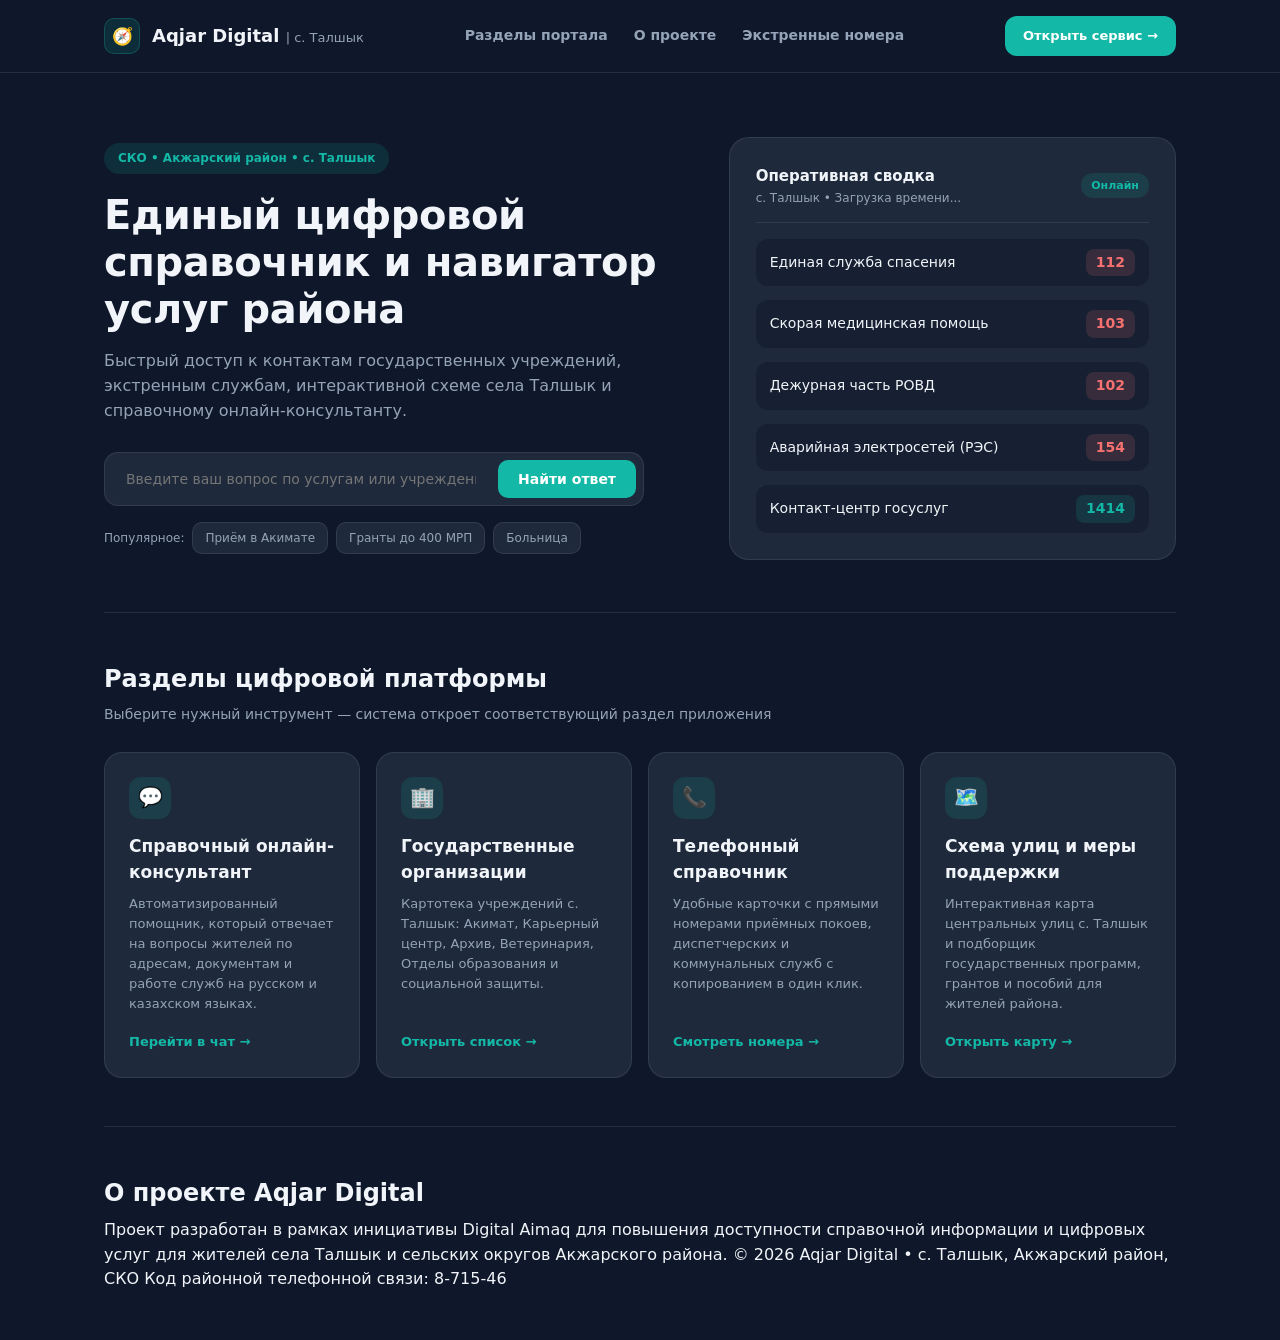
==== index.html @ d3d9b75d "Add files via upload" ====
<!DOCTYPE html>
<html lang="ru">
<head>
<meta charset="UTF-8">
<meta name="viewport" content="width=device-width, initial-scale=1.0">
<title>Aqjar Digital — Главный портал с. Талшык и Акжарского района</title>
<style>
  :root {
    --bg: #0f172a;
    --surface: #1e293b;
    --surface-hover: #263349;
    --input-bg: #162032;
    --border: rgba(255, 255, 255, 0.09);
    --text: #f1f5f9;
    --muted: #94a3b8;
    --accent: #14b8a6;
    --accent-hover: #0d9488;
    --accent-soft: rgba(20, 184, 166, 0.14);
  }
  * { box-sizing: border-box; margin: 0; padding: 0; font-family: 'Segoe UI', system-ui, sans-serif; }
  body { background-color: var(--bg); color: var(--text); line-height: 1.55; }
  a { text-decoration: none; color: inherit; }

  header { border-bottom: 1px solid var(--border); background-color: var(--bg); position: sticky; top: 0; z-index: 50; }
  .nav { max-width: 1120px; margin: 0 auto; padding: 16px 24px; display: flex; justify-content: space-between; align-items: center; gap: 16px; }
  .logo { display: flex; align-items: center; gap: 12px; font-weight: 800; font-size: 18px; }
  .logo-badge { background-color: var(--accent-soft); color: var(--accent); border: 1px solid rgba(20, 184, 166, 0.25); width: 36px; height: 36px; border-radius: 10px; display: flex; align-items: center; justify-content: center; font-size: 17px; }
  .nav-links { display: flex; gap: 26px; font-size: 14px; color: var(--muted); font-weight: 600; }
  .nav-links a:hover { color: var(--text); }
  .nav-cta { background-color: var(--accent); color: #fff; padding: 10px 18px; border-radius: 12px; font-size: 13px; font-weight: 700; transition: background-color 0.2s; }
  .nav-cta:hover { background-color: var(--accent-hover); }

  .container { max-width: 1120px; margin: 0 auto; padding: 0 24px; }

  .hero { padding: 64px 0 52px; display: grid; grid-template-columns: 1.25fr 0.95fr; gap: 36px; align-items: center; }
  @media (max-width: 860px) { .hero { grid-template-columns: 1fr; padding: 40px 0; } .nav-links { display: none; } }
  .region-tag { display: inline-block; font-size: 12px; font-weight: 700; color: var(--accent); background-color: var(--accent-soft); padding: 6px 14px; border-radius: 20px; margin-bottom: 18px; }
  .hero h1 { font-size: 40px; font-weight: 800; line-height: 1.18; letter-spacing: -0.4px; margin-bottom: 16px; }
  .hero p { font-size: 16px; color: var(--muted); margin-bottom: 28px; max-width: 530px; }

  .search-box { display: flex; gap: 8px; background-color: var(--surface); border: 1px solid var(--border); padding: 7px; border-radius: 14px; max-width: 540px; margin-bottom: 16px; }
  .search-box input { flex: 1; background-color: transparent; border: none; color: var(--text); padding: 10px 14px; font-size: 14px; outline: none; }
  .search-box button { background-color: var(--accent); color: #fff; border: none; padding: 11px 20px; border-radius: 10px; font-size: 14px; font-weight: 700; cursor: pointer; white-space: nowrap; transition: background-color 0.2s; }
  .search-box button:hover { background-color: var(--accent-hover); }
  .quick-tags { display: flex; gap: 8px; flex-wrap: wrap; align-items: center; font-size: 12px; color: var(--muted); }
  .quick-tags a { background-color: var(--surface); border: 1px solid var(--border); padding: 6px 12px; border-radius: 10px; transition: border-color 0.15s, color 0.15s; }
  .quick-tags a:hover { border-color: var(--accent); color: var(--text); }

  .summary-card { background-color: var(--surface); border: 1px solid var(--border); border-radius: 20px; padding: 26px; display: flex; flex-direction: column; gap: 14px; }
  .sum-head { display: flex; justify-content: space-between; align-items: center; border-bottom: 1px solid var(--border); padding-bottom: 14px; margin-bottom: 2px; }
  .sum-row { display: flex; justify-content: space-between; align-items: center; font-size: 14px; padding: 10px 14px; background-color: var(--input-bg); border-radius: 12px; }
  .sos-num { font-weight: 800; color: #f87171; background-color: rgba(248, 113, 113, 0.14); padding: 3px 10px; border-radius: 8px; }
  .info-num { font-weight: 800; color: var(--accent); background-color: var(--accent-soft); padding: 3px 10px; border-radius: 8px; }

  .section { padding: 48px 0; border-top: 1px solid var(--border); }
  .sec-title { font-size: 24px; font-weight: 800; margin-bottom: 6px; }
  .sec-sub { font-size: 14px; color: var(--muted); margin-bottom: 26px; }
  .grid { display: grid; grid-template-columns: repeat(auto-fit, minmax(250px, 1fr)); gap: 16px; }
  .card { background-color: var(--surface); border: 1px solid var(--border); border-radius: 18px; padding: 24px; display: flex; flex-direction: column; justify-content: space-between; gap: 18px; transition: transform 0.2s, background-color 0.2s, border-color 0.2s; }
  .card:hover { transform: translateY(-2px); background-color: var(--surface-hover); border-color: rgba(20, 184, 166, 0.4); }
  .c-icon { width: 42px; height: 42px; border-radius: 12px; background-color: var(--accent-soft); color: var(--accent); display: flex; align-items: center; justify-content: center; font-size: 20px; margin-bottom: 14px; }
  .card h3 { font-size: 17px; margin-bottom: 8px; }
  .card p { font-size: 13px; color: var(--muted); }
  .c-link { font-size: 13px; font-weight: 700; color: var(--accent); }

  footer { border-top: 1px solid var(--border); padding: 28px 0; margin-top: 20px; font-size: 13px; color: var(--muted); }
  .foot-flex { display: flex; justify-content: space-between; align-items: center; flex-wrap: wrap; gap: 12px; }
</style>
</head>
<body>

<header>
  <div class="nav">
    <div class="logo">
      <div class="logo-badge">🧭</div>
      <div>Aqjar Digital <span style="font-weight:400;color:var(--muted);font-size:13px">| с. Талшык</span></div>
    </div>
    <nav class="nav-links">
      <a href="#services">Разделы портала</a>
      <a href="#about">О проекте</a>
      <a href="app.html?tab=r2">Экстренные номера</a>
    </nav>
    <a href="app.html" class="nav-cta">Открыть сервис →</a>
  </div>
</header>

<main class="container">
  <section class="hero">
    <div>
      <div class="region-tag">СКО • Акжарский район • с. Талшык</div>
      <h1>Единый цифровой справочник и навигатор услуг района</h1>
      <p>Быстрый доступ к контактам государственных учреждений, экстренным службам, интерактивной схеме села Талшык и справочному онлайн-консультанту.</p>

      <div class="search-box">
        <input type="text" id="hubQ" placeholder="Введите ваш вопрос по услугам или учреждениям..." onkeydown="if(event.key==='Enter')goChat()">
        <button type="button" onclick="goChat()">Найти ответ</button>
      </div>

      <div class="quick-tags">
        <span>Популярное:</span>
        <a href="app.html?ask=График приёма граждан в Акимате Акжарского района">Приём в Акимате</a>
        <a href="app.html?ask=Как оформить грант до 400 МРП в Карьерном центре">Гранты до 400 МРП</a>
        <a href="app.html?ask=Телефоны регистратуры и приёмного покоя больницы в Талшыке">Больница</a>
      </div>
    </div>

    <div class="summary-card">
      <div class="sum-head">
        <div>
          <b style="font-size:15px">Оперативная сводка</b>
          <div style="font-size:12px;color:var(--muted)" id="hubClock">с. Талшык • Загрузка времени...</div>
        </div>
        <span style="font-size:11px;font-weight:700;color:var(--accent);background-color:var(--accent-soft);padding:4px 10px;border-radius:12px">Онлайн</span>
      </div>
      <div class="sum-row"><span>Единая служба спасения</span><span class="sos-num">112</span></div>
      <div class="sum-row"><span>Скорая медицинская помощь</span><span class="sos-num">103</span></div>
      <div class="sum-row"><span>Дежурная часть РОВД</span><span class="sos-num">102</span></div>
      <div class="sum-row"><span>Аварийная электросетей (РЭС)</span><span class="sos-num">154</span></div>
      <div class="sum-row"><span>Контакт-центр госуслуг</span><span class="info-num">1414</span></div>
    </div>
  </section>

  <section class="section" id="services">
    <h2 class="sec-title">Разделы цифровой платформы</h2>
    <p class="sec-sub">Выберите нужный инструмент — система откроет соответствующий раздел приложения</p>

    <div class="grid">
      <a href="app.html?tab=r1" class="card">
        <div>
          <div class="c-icon">💬</div>
          <h3>Справочный онлайн-консультант</h3>
          <p>Автоматизированный помощник, который отвечает на вопросы жителей по адресам, документам и работе служб на русском и казахском языках.</p>
        </div>
        <div class="c-link">Перейти в чат →</div>
      </a>

      <a href="app.html?tab=r3" class="card">
        <div>
          <div class="c-icon">🏢</div>
          <h3>Государственные организации</h3>
          <p>Картотека учреждений с. Талшык: Акимат, Карьерный центр, Архив, Ветеринария, Отделы образования и социальной защиты.</p>
        </div>
        <div class="c-link">Открыть список →</div>
      </a>

      <a href="app.html?tab=r2" class="card">
        <div>
          <div class="c-icon">📞</div>
          <h3>Телефонный справочник</h3>
          <p>Удобные карточки с прямыми номерами приёмных покоев, диспетчерских и коммунальных служб с копированием в один клик.</p>
        </div>
        <div class="c-link">Смотреть номера →</div>
      </a>

      <a href="app.html?tab=r5" class="card">
        <div>
          <div class="c-icon">🗺️</div>
          <h3>Схема улиц и меры поддержки</h3>
          <p>Интерактивная карта центральных улиц с. Талшык и подборщик государственных программ, грантов и пособий для жителей района.</p>
        </div>
        <div class="c-link">Открыть карту →</div>
      </a>
    </div>
  </section>

  <section class="section" id="about">
    <h2 class="sec-title">О проекте Aqjar Digital</h2>
Проект разработан в рамках инициативы Digital Aimaq для повышения доступности справочной информации и цифровых услуг для жителей села Талшык и сельских округов Акжарского района.
© 2026 Aqjar Digital • с. Талшык, Акжарский район, СКО
Код районной телефонной связи: 8-715-46
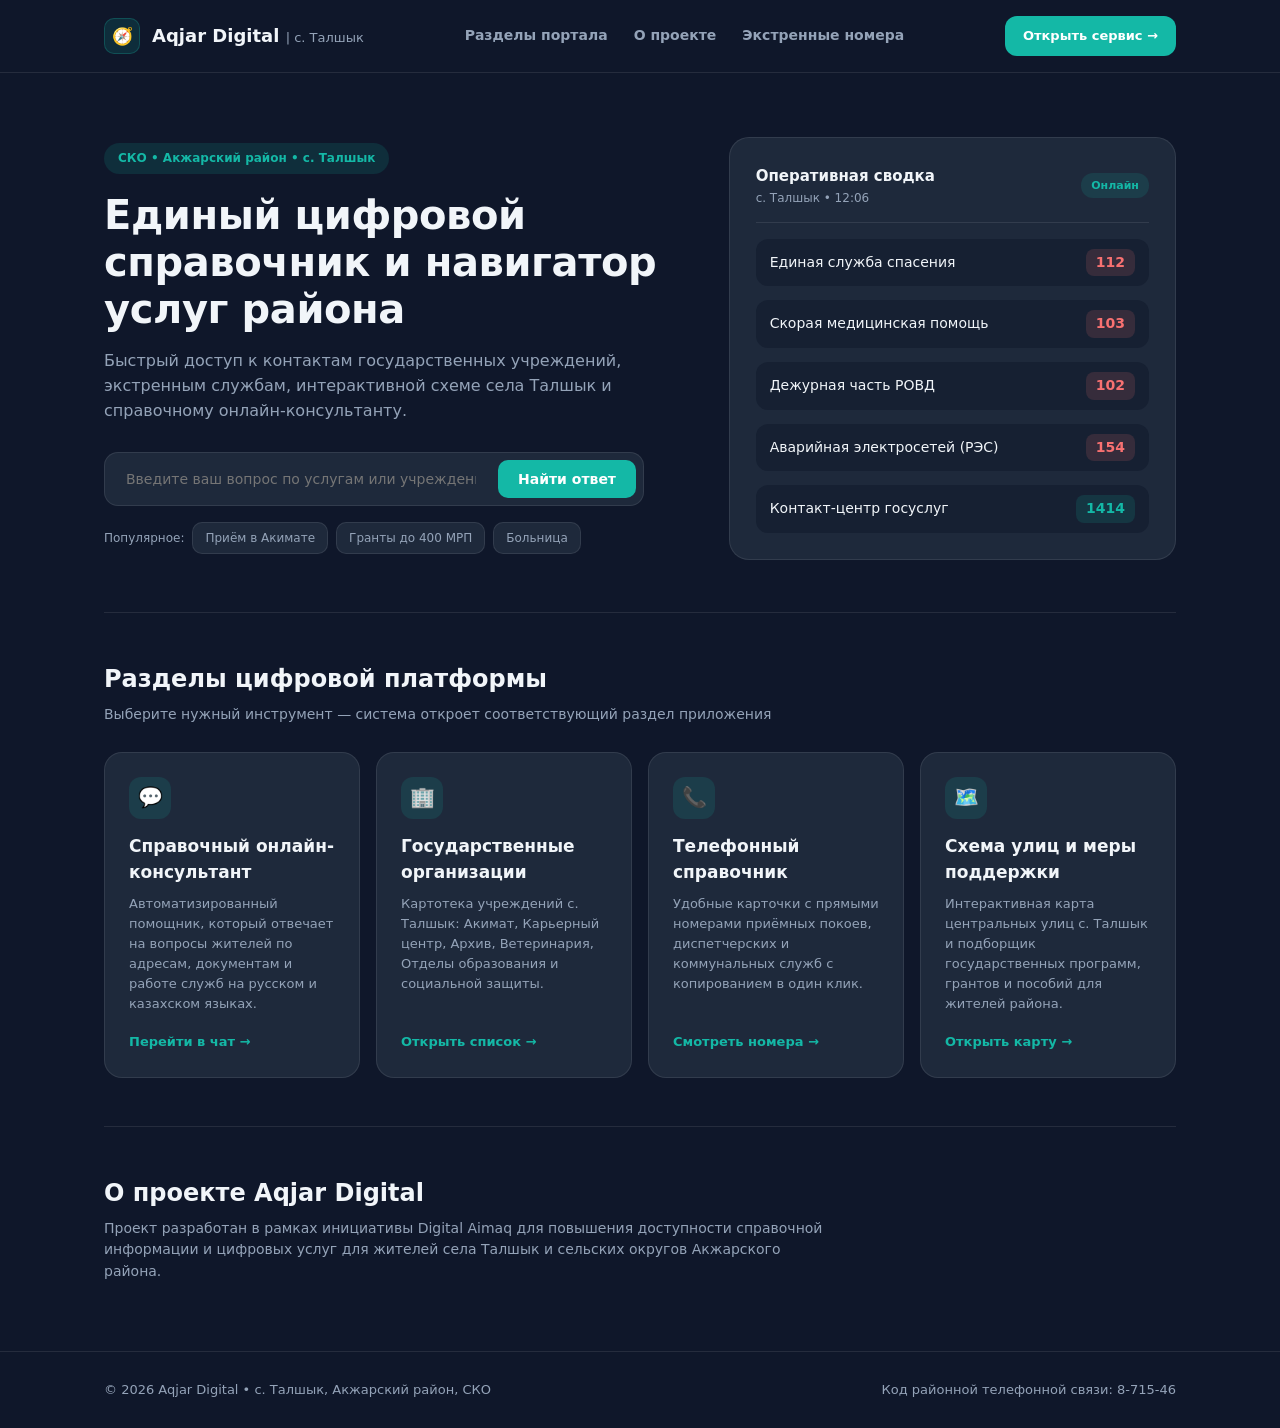
==== commit 0cbb4c48: "Add files via upload" ====
--- a/index.html
+++ b/index.html
@@ -1,170 +1,219 @@
-<!DOCTYPE html>
-<html lang="ru">
-<head>
-<meta charset="UTF-8">
-<meta name="viewport" content="width=device-width, initial-scale=1.0">
-<title>Aqjar Digital — Главный портал с. Талшык и Акжарского района</title>
-<style>
-  :root {
-    --bg: #0f172a;
-    --surface: #1e293b;
-    --surface-hover: #263349;
-    --input-bg: #162032;
-    --border: rgba(255, 255, 255, 0.09);
-    --text: #f1f5f9;
-    --muted: #94a3b8;
-    --accent: #14b8a6;
-    --accent-hover: #0d9488;
-    --accent-soft: rgba(20, 184, 166, 0.14);
-  }
-  * { box-sizing: border-box; margin: 0; padding: 0; font-family: 'Segoe UI', system-ui, sans-serif; }
-  body { background-color: var(--bg); color: var(--text); line-height: 1.55; }
-  a { text-decoration: none; color: inherit; }
-
-  header { border-bottom: 1px solid var(--border); background-color: var(--bg); position: sticky; top: 0; z-index: 50; }
-  .nav { max-width: 1120px; margin: 0 auto; padding: 16px 24px; display: flex; justify-content: space-between; align-items: center; gap: 16px; }
-  .logo { display: flex; align-items: center; gap: 12px; font-weight: 800; font-size: 18px; }
-  .logo-badge { background-color: var(--accent-soft); color: var(--accent); border: 1px solid rgba(20, 184, 166, 0.25); width: 36px; height: 36px; border-radius: 10px; display: flex; align-items: center; justify-content: center; font-size: 17px; }
-  .nav-links { display: flex; gap: 26px; font-size: 14px; color: var(--muted); font-weight: 600; }
-  .nav-links a:hover { color: var(--text); }
-  .nav-cta { background-color: var(--accent); color: #fff; padding: 10px 18px; border-radius: 12px; font-size: 13px; font-weight: 700; transition: background-color 0.2s; }
-  .nav-cta:hover { background-color: var(--accent-hover); }
-
-  .container { max-width: 1120px; margin: 0 auto; padding: 0 24px; }
-
-  .hero { padding: 64px 0 52px; display: grid; grid-template-columns: 1.25fr 0.95fr; gap: 36px; align-items: center; }
-  @media (max-width: 860px) { .hero { grid-template-columns: 1fr; padding: 40px 0; } .nav-links { display: none; } }
-  .region-tag { display: inline-block; font-size: 12px; font-weight: 700; color: var(--accent); background-color: var(--accent-soft); padding: 6px 14px; border-radius: 20px; margin-bottom: 18px; }
-  .hero h1 { font-size: 40px; font-weight: 800; line-height: 1.18; letter-spacing: -0.4px; margin-bottom: 16px; }
-  .hero p { font-size: 16px; color: var(--muted); margin-bottom: 28px; max-width: 530px; }
-
-  .search-box { display: flex; gap: 8px; background-color: var(--surface); border: 1px solid var(--border); padding: 7px; border-radius: 14px; max-width: 540px; margin-bottom: 16px; }
-  .search-box input { flex: 1; background-color: transparent; border: none; color: var(--text); padding: 10px 14px; font-size: 14px; outline: none; }
-  .search-box button { background-color: var(--accent); color: #fff; border: none; padding: 11px 20px; border-radius: 10px; font-size: 14px; font-weight: 700; cursor: pointer; white-space: nowrap; transition: background-color 0.2s; }
-  .search-box button:hover { background-color: var(--accent-hover); }
-  .quick-tags { display: flex; gap: 8px; flex-wrap: wrap; align-items: center; font-size: 12px; color: var(--muted); }
-  .quick-tags a { background-color: var(--surface); border: 1px solid var(--border); padding: 6px 12px; border-radius: 10px; transition: border-color 0.15s, color 0.15s; }
-  .quick-tags a:hover { border-color: var(--accent); color: var(--text); }
-
-  .summary-card { background-color: var(--surface); border: 1px solid var(--border); border-radius: 20px; padding: 26px; display: flex; flex-direction: column; gap: 14px; }
-  .sum-head { display: flex; justify-content: space-between; align-items: center; border-bottom: 1px solid var(--border); padding-bottom: 14px; margin-bottom: 2px; }
-  .sum-row { display: flex; justify-content: space-between; align-items: center; font-size: 14px; padding: 10px 14px; background-color: var(--input-bg); border-radius: 12px; }
-  .sos-num { font-weight: 800; color: #f87171; background-color: rgba(248, 113, 113, 0.14); padding: 3px 10px; border-radius: 8px; }
-  .info-num { font-weight: 800; color: var(--accent); background-color: var(--accent-soft); padding: 3px 10px; border-radius: 8px; }
-
-  .section { padding: 48px 0; border-top: 1px solid var(--border); }
-  .sec-title { font-size: 24px; font-weight: 800; margin-bottom: 6px; }
-  .sec-sub { font-size: 14px; color: var(--muted); margin-bottom: 26px; }
-  .grid { display: grid; grid-template-columns: repeat(auto-fit, minmax(250px, 1fr)); gap: 16px; }
-  .card { background-color: var(--surface); border: 1px solid var(--border); border-radius: 18px; padding: 24px; display: flex; flex-direction: column; justify-content: space-between; gap: 18px; transition: transform 0.2s, background-color 0.2s, border-color 0.2s; }
-  .card:hover { transform: translateY(-2px); background-color: var(--surface-hover); border-color: rgba(20, 184, 166, 0.4); }
-  .c-icon { width: 42px; height: 42px; border-radius: 12px; background-color: var(--accent-soft); color: var(--accent); display: flex; align-items: center; justify-content: center; font-size: 20px; margin-bottom: 14px; }
-  .card h3 { font-size: 17px; margin-bottom: 8px; }
-  .card p { font-size: 13px; color: var(--muted); }
-  .c-link { font-size: 13px; font-weight: 700; color: var(--accent); }
-
-  footer { border-top: 1px solid var(--border); padding: 28px 0; margin-top: 20px; font-size: 13px; color: var(--muted); }
-  .foot-flex { display: flex; justify-content: space-between; align-items: center; flex-wrap: wrap; gap: 12px; }
-</style>
-</head>
-<body>
-
-<header>
-  <div class="nav">
-    <div class="logo">
-      <div class="logo-badge">🧭</div>
-      <div>Aqjar Digital <span style="font-weight:400;color:var(--muted);font-size:13px">| с. Талшык</span></div>
-    </div>
-    <nav class="nav-links">
-      <a href="#services">Разделы портала</a>
-      <a href="#about">О проекте</a>
-      <a href="app.html?tab=r2">Экстренные номера</a>
-    </nav>
-    <a href="app.html" class="nav-cta">Открыть сервис →</a>
-  </div>
-</header>
-
-<main class="container">
-  <section class="hero">
-    <div>
-      <div class="region-tag">СКО • Акжарский район • с. Талшык</div>
-      <h1>Единый цифровой справочник и навигатор услуг района</h1>
-      <p>Быстрый доступ к контактам государственных учреждений, экстренным службам, интерактивной схеме села Талшык и справочному онлайн-консультанту.</p>
-
-      <div class="search-box">
-        <input type="text" id="hubQ" placeholder="Введите ваш вопрос по услугам или учреждениям..." onkeydown="if(event.key==='Enter')goChat()">
-        <button type="button" onclick="goChat()">Найти ответ</button>
-      </div>
-
-      <div class="quick-tags">
-        <span>Популярное:</span>
-        <a href="app.html?ask=График приёма граждан в Акимате Акжарского района">Приём в Акимате</a>
-        <a href="app.html?ask=Как оформить грант до 400 МРП в Карьерном центре">Гранты до 400 МРП</a>
-        <a href="app.html?ask=Телефоны регистратуры и приёмного покоя больницы в Талшыке">Больница</a>
-      </div>
-    </div>
-
-    <div class="summary-card">
-      <div class="sum-head">
-        <div>
-          <b style="font-size:15px">Оперативная сводка</b>
-          <div style="font-size:12px;color:var(--muted)" id="hubClock">с. Талшык • Загрузка времени...</div>
-        </div>
-        <span style="font-size:11px;font-weight:700;color:var(--accent);background-color:var(--accent-soft);padding:4px 10px;border-radius:12px">Онлайн</span>
-      </div>
-      <div class="sum-row"><span>Единая служба спасения</span><span class="sos-num">112</span></div>
-      <div class="sum-row"><span>Скорая медицинская помощь</span><span class="sos-num">103</span></div>
-      <div class="sum-row"><span>Дежурная часть РОВД</span><span class="sos-num">102</span></div>
-      <div class="sum-row"><span>Аварийная электросетей (РЭС)</span><span class="sos-num">154</span></div>
-      <div class="sum-row"><span>Контакт-центр госуслуг</span><span class="info-num">1414</span></div>
-    </div>
-  </section>
-
-  <section class="section" id="services">
-    <h2 class="sec-title">Разделы цифровой платформы</h2>
-    <p class="sec-sub">Выберите нужный инструмент — система откроет соответствующий раздел приложения</p>
-
-    <div class="grid">
-      <a href="app.html?tab=r1" class="card">
-        <div>
-          <div class="c-icon">💬</div>
-          <h3>Справочный онлайн-консультант</h3>
-          <p>Автоматизированный помощник, который отвечает на вопросы жителей по адресам, документам и работе служб на русском и казахском языках.</p>
-        </div>
-        <div class="c-link">Перейти в чат →</div>
-      </a>
-
-      <a href="app.html?tab=r3" class="card">
-        <div>
-          <div class="c-icon">🏢</div>
-          <h3>Государственные организации</h3>
-          <p>Картотека учреждений с. Талшык: Акимат, Карьерный центр, Архив, Ветеринария, Отделы образования и социальной защиты.</p>
-        </div>
-        <div class="c-link">Открыть список →</div>
-      </a>
-
-      <a href="app.html?tab=r2" class="card">
-        <div>
-          <div class="c-icon">📞</div>
-          <h3>Телефонный справочник</h3>
-          <p>Удобные карточки с прямыми номерами приёмных покоев, диспетчерских и коммунальных служб с копированием в один клик.</p>
-        </div>
-        <div class="c-link">Смотреть номера →</div>
-      </a>
-
-      <a href="app.html?tab=r5" class="card">
-        <div>
-          <div class="c-icon">🗺️</div>
-          <h3>Схема улиц и меры поддержки</h3>
-          <p>Интерактивная карта центральных улиц с. Талшык и подборщик государственных программ, грантов и пособий для жителей района.</p>
-        </div>
-        <div class="c-link">Открыть карту →</div>
-      </a>
-    </div>
-  </section>
-
-  <section class="section" id="about">
-    <h2 class="sec-title">О проекте Aqjar Digital</h2>
-Проект разработан в рамках инициативы Digital Aimaq для повышения доступности справочной информации и цифровых услуг для жителей села Талшык и сельских округов Акжарского района.
-© 2026 Aqjar Digital • с. Талшык, Акжарский район, СКО
-Код районной телефонной связи: 8-715-46
+<!DOCTYPE html>
+<html lang="ru">
+<head>
+<meta charset="UTF-8">
+<meta name="viewport" content="width=device-width, initial-scale=1.0">
+<title>Aqjar Digital — Главный портал с. Талшык и Акжарского района</title>
+<style>
+  :root {
+    --bg: #0f172a;
+    --surface: #1e293b;
+    --surface-hover: #263349;
+    --input-bg: #162032;
+    --border: rgba(255, 255, 255, 0.09);
+    --text: #f1f5f9;
+    --muted: #94a3b8;
+    --accent: #14b8a6;
+    --accent-hover: #0d9488;
+    --accent-soft: rgba(20, 184, 166, 0.14);
+  }
+  * { box-sizing: border-box; margin: 0; padding: 0; font-family: 'Segoe UI', system-ui, sans-serif; }
+  body { background-color: var(--bg); color: var(--text); line-height: 1.55; }
+  a { text-decoration: none; color: inherit; }
+
+  header { border-bottom: 1px solid var(--border); background-color: var(--bg); position: sticky; top: 0; z-index: 50; }
+  .nav { max-width: 1120px; margin: 0 auto; padding: 16px 24px; display: flex; justify-content: space-between; align-items: center; gap: 16px; }
+  .logo { display: flex; align-items: center; gap: 12px; font-weight: 800; font-size: 18px; }
+  .logo-badge { background-color: var(--accent-soft); color: var(--accent); border: 1px solid rgba(20, 184, 166, 0.25); width: 36px; height: 36px; border-radius: 10px; display: flex; align-items: center; justify-content: center; font-size: 17px; }
+  .nav-links { display: flex; gap: 26px; font-size: 14px; color: var(--muted); font-weight: 600; }
+  .nav-links a:hover { color: var(--text); }
+  .nav-cta { background-color: var(--accent); color: #fff; padding: 10px 18px; border-radius: 12px; font-size: 13px; font-weight: 700; transition: background-color 0.2s; }
+  .nav-cta:hover { background-color: var(--accent-hover); }
+
+  .container { max-width: 1120px; margin: 0 auto; padding: 0 24px; }
+
+  .hero { padding: 64px 0 52px; display: grid; grid-template-columns: 1.25fr 0.95fr; gap: 36px; align-items: center; }
+  @media (max-width: 860px) { .hero { grid-template-columns: 1fr; padding: 40px 0; } .nav-links { display: none; } }
+  .region-tag { display: inline-block; font-size: 12px; font-weight: 700; color: var(--accent); background-color: var(--accent-soft); padding: 6px 14px; border-radius: 20px; margin-bottom: 18px; }
+  .hero h1 { font-size: 40px; font-weight: 800; line-height: 1.18; letter-spacing: -0.4px; margin-bottom: 16px; }
+  .hero p { font-size: 16px; color: var(--muted); margin-bottom: 28px; max-width: 530px; }
+
+  .search-box { display: flex; gap: 8px; background-color: var(--surface); border: 1px solid var(--border); padding: 7px; border-radius: 14px; max-width: 540px; margin-bottom: 16px; }
+  .search-box input { flex: 1; background-color: transparent; border: none; color: var(--text); padding: 10px 14px; font-size: 14px; outline: none; }
+  .search-box button { background-color: var(--accent); color: #fff; border: none; padding: 11px 20px; border-radius: 10px; font-size: 14px; font-weight: 700; cursor: pointer; white-space: nowrap; transition: background-color 0.2s; }
+  .search-box button:hover { background-color: var(--accent-hover); }
+  .quick-tags { display: flex; gap: 8px; flex-wrap: wrap; align-items: center; font-size: 12px; color: var(--muted); }
+  .quick-tags a { background-color: var(--surface); border: 1px solid var(--border); padding: 6px 12px; border-radius: 10px; transition: border-color 0.15s, color 0.15s; }
+  .quick-tags a:hover { border-color: var(--accent); color: var(--text); }
+
+  .summary-card { background-color: var(--surface); border: 1px solid var(--border); border-radius: 20px; padding: 26px; display: flex; flex-direction: column; gap: 14px; }
+  .sum-head { display: flex; justify-content: space-between; align-items: center; border-bottom: 1px solid var(--border); padding-bottom: 14px; margin-bottom: 2px; }
+  .sum-row { display: flex; justify-content: space-between; align-items: center; font-size: 14px; padding: 10px 14px; background-color: var(--input-bg); border-radius: 12px; }
+  .sos-num { font-weight: 800; color: #f87171; background-color: rgba(248, 113, 113, 0.14); padding: 3px 10px; border-radius: 8px; }
+  .info-num { font-weight: 800; color: var(--accent); background-color: var(--accent-soft); padding: 3px 10px; border-radius: 8px; }
+
+  .section { padding: 48px 0; border-top: 1px solid var(--border); }
+  .sec-title { font-size: 24px; font-weight: 800; margin-bottom: 6px; }
+  .sec-sub { font-size: 14px; color: var(--muted); margin-bottom: 26px; }
+  .grid { display: grid; grid-template-columns: repeat(auto-fit, minmax(250px, 1fr)); gap: 16px; }
+  .card { background-color: var(--surface); border: 1px solid var(--border); border-radius: 18px; padding: 24px; display: flex; flex-direction: column; justify-content: space-between; gap: 18px; transition: transform 0.2s, background-color 0.2s, border-color 0.2s; }
+  .card:hover { transform: translateY(-2px); background-color: var(--surface-hover); border-color: rgba(20, 184, 166, 0.4); }
+  .c-icon { width: 42px; height: 42px; border-radius: 12px; background-color: var(--accent-soft); color: var(--accent); display: flex; align-items: center; justify-content: center; font-size: 20px; margin-bottom: 14px; }
+  .card h3 { font-size: 17px; margin-bottom: 8px; }
+  .card p { font-size: 13px; color: var(--muted); }
+  .c-link { font-size: 13px; font-weight: 700; color: var(--accent); }
+
+  footer { border-top: 1px solid var(--border); padding: 28px 0; margin-top: 20px; font-size: 13px; color: var(--muted); }
+  .foot-flex { display: flex; justify-content: space-between; align-items: center; flex-wrap: wrap; gap: 12px; }
+  .grid { grid-template-columns: repeat(auto-fit, minmax(min(250px, 100%), 1fr)); }
+  .about-text { font-size: 14px; color: var(--muted); max-width: 720px; }
+  html, body { overflow-x: hidden; }
+  .hero > div, .grid > .card, .summary-card { min-width: 0; }
+  .search-box input { min-width: 0; width: 100%; }
+  @media (max-width: 560px) {
+    .nav { padding: 12px 16px; gap: 10px; }
+    .logo { font-size: 16px; gap: 8px; }
+    .logo span { display: none; }
+    .nav-cta { padding: 9px 12px; font-size: 12px; white-space: nowrap; }
+    .container { padding: 0 16px; }
+    .hero { padding: 28px 0 32px; gap: 24px; }
+    .hero h1 { font-size: 27px; }
+    .hero p { font-size: 15px; margin-bottom: 20px; }
+    .search-box input { min-width: 0; padding: 10px 8px; }
+    .search-box button { padding: 11px 14px; }
+    .summary-card { padding: 18px; }
+    .sum-row { font-size: 13px; gap: 8px; }
+    .section { padding: 36px 0; }
+    .sec-title { font-size: 21px; }
+    .card { padding: 18px; }
+    .foot-flex { flex-direction: column; align-items: flex-start; }
+  }
+</style>
+</head>
+<body>
+
+<header>
+  <div class="nav">
+    <div class="logo">
+      <div class="logo-badge">🧭</div>
+      <div>Aqjar Digital <span style="font-weight:400;color:var(--muted);font-size:13px">| с. Талшык</span></div>
+    </div>
+    <nav class="nav-links">
+      <a href="#services">Разделы портала</a>
+      <a href="#about">О проекте</a>
+      <a href="app.html?tab=r2">Экстренные номера</a>
+    </nav>
+    <a href="app.html" class="nav-cta">Открыть сервис →</a>
+  </div>
+</header>
+
+<main class="container">
+  <section class="hero">
+    <div>
+      <div class="region-tag">СКО • Акжарский район • с. Талшык</div>
+      <h1>Единый цифровой справочник и навигатор услуг района</h1>
+      <p>Быстрый доступ к контактам государственных учреждений, экстренным службам, интерактивной схеме села Талшык и справочному онлайн-консультанту.</p>
+
+      <div class="search-box">
+        <input type="text" id="hubQ" placeholder="Введите ваш вопрос по услугам или учреждениям..." onkeydown="if(event.key==='Enter')goChat()">
+        <button type="button" onclick="goChat()">Найти ответ</button>
+      </div>
+
+      <div class="quick-tags">
+        <span>Популярное:</span>
+        <a href="app.html?ask=График приёма граждан в Акимате Акжарского района">Приём в Акимате</a>
+        <a href="app.html?ask=Как оформить грант до 400 МРП в Карьерном центре">Гранты до 400 МРП</a>
+        <a href="app.html?ask=Телефоны регистратуры и приёмного покоя больницы в Талшыке">Больница</a>
+      </div>
+    </div>
+
+    <div class="summary-card">
+      <div class="sum-head">
+        <div>
+          <b style="font-size:15px">Оперативная сводка</b>
+          <div style="font-size:12px;color:var(--muted)" id="hubClock">с. Талшык • Загрузка времени...</div>
+        </div>
+        <span style="font-size:11px;font-weight:700;color:var(--accent);background-color:var(--accent-soft);padding:4px 10px;border-radius:12px">Онлайн</span>
+      </div>
+      <div class="sum-row"><span>Единая служба спасения</span><span class="sos-num">112</span></div>
+      <div class="sum-row"><span>Скорая медицинская помощь</span><span class="sos-num">103</span></div>
+      <div class="sum-row"><span>Дежурная часть РОВД</span><span class="sos-num">102</span></div>
+      <div class="sum-row"><span>Аварийная электросетей (РЭС)</span><span class="sos-num">154</span></div>
+      <div class="sum-row"><span>Контакт-центр госуслуг</span><span class="info-num">1414</span></div>
+    </div>
+  </section>
+
+  <section class="section" id="services">
+    <h2 class="sec-title">Разделы цифровой платформы</h2>
+    <p class="sec-sub">Выберите нужный инструмент — система откроет соответствующий раздел приложения</p>
+
+    <div class="grid">
+      <a href="app.html?tab=r1" class="card">
+        <div>
+          <div class="c-icon">💬</div>
+          <h3>Справочный онлайн-консультант</h3>
+          <p>Автоматизированный помощник, который отвечает на вопросы жителей по адресам, документам и работе служб на русском и казахском языках.</p>
+        </div>
+        <div class="c-link">Перейти в чат →</div>
+      </a>
+
+      <a href="app.html?tab=r3" class="card">
+        <div>
+          <div class="c-icon">🏢</div>
+          <h3>Государственные организации</h3>
+          <p>Картотека учреждений с. Талшык: Акимат, Карьерный центр, Архив, Ветеринария, Отделы образования и социальной защиты.</p>
+        </div>
+        <div class="c-link">Открыть список →</div>
+      </a>
+
+      <a href="app.html?tab=r2" class="card">
+        <div>
+          <div class="c-icon">📞</div>
+          <h3>Телефонный справочник</h3>
+          <p>Удобные карточки с прямыми номерами приёмных покоев, диспетчерских и коммунальных служб с копированием в один клик.</p>
+        </div>
+        <div class="c-link">Смотреть номера →</div>
+      </a>
+
+      <a href="app.html?tab=r3" class="card">
+        <div>
+          <div class="c-icon">🗺️</div>
+          <h3>Схема улиц и меры поддержки</h3>
+          <p>Интерактивная карта центральных улиц с. Талшык и подборщик государственных программ, грантов и пособий для жителей района.</p>
+        </div>
+        <div class="c-link">Открыть карту →</div>
+      </a>
+    </div>
+  </section>
+
+  <section class="section" id="about">
+    <h2 class="sec-title">О проекте Aqjar Digital</h2>
+    <p class="about-text">Проект разработан в рамках инициативы Digital Aimaq для повышения доступности справочной информации и цифровых услуг для жителей села Талшык и сельских округов Акжарского района.</p>
+  </section>
+</main>
+
+<footer>
+  <div class="container foot-flex">
+    <div>© 2026 Aqjar Digital • с. Талшык, Акжарский район, СКО</div>
+    <div>Код районной телефонной связи: 8-715-46</div>
+  </div>
+</footer>
+
+<script>
+function goChat() {
+  var el = document.getElementById("hubQ");
+  var v = el ? el.value.trim() : "";
+  location.href = "app.html" + (v ? "?ask=" + encodeURIComponent(v) : "?tab=r1");
+}
+function hubTick() {
+  var el = document.getElementById("hubClock");
+  if (!el) return;
+  var d = new Date(Date.now() + 5 * 3600 * 1000); // Казахстан UTC+5
+  var p = function(n) { return String(n).padStart(2, "0"); };
+  el.textContent = "с. Талшык • " + p(d.getUTCHours()) + ":" + p(d.getUTCMinutes());
+}
+hubTick();
+setInterval(hubTick, 30000);
+</script>
+</body>
+</html>
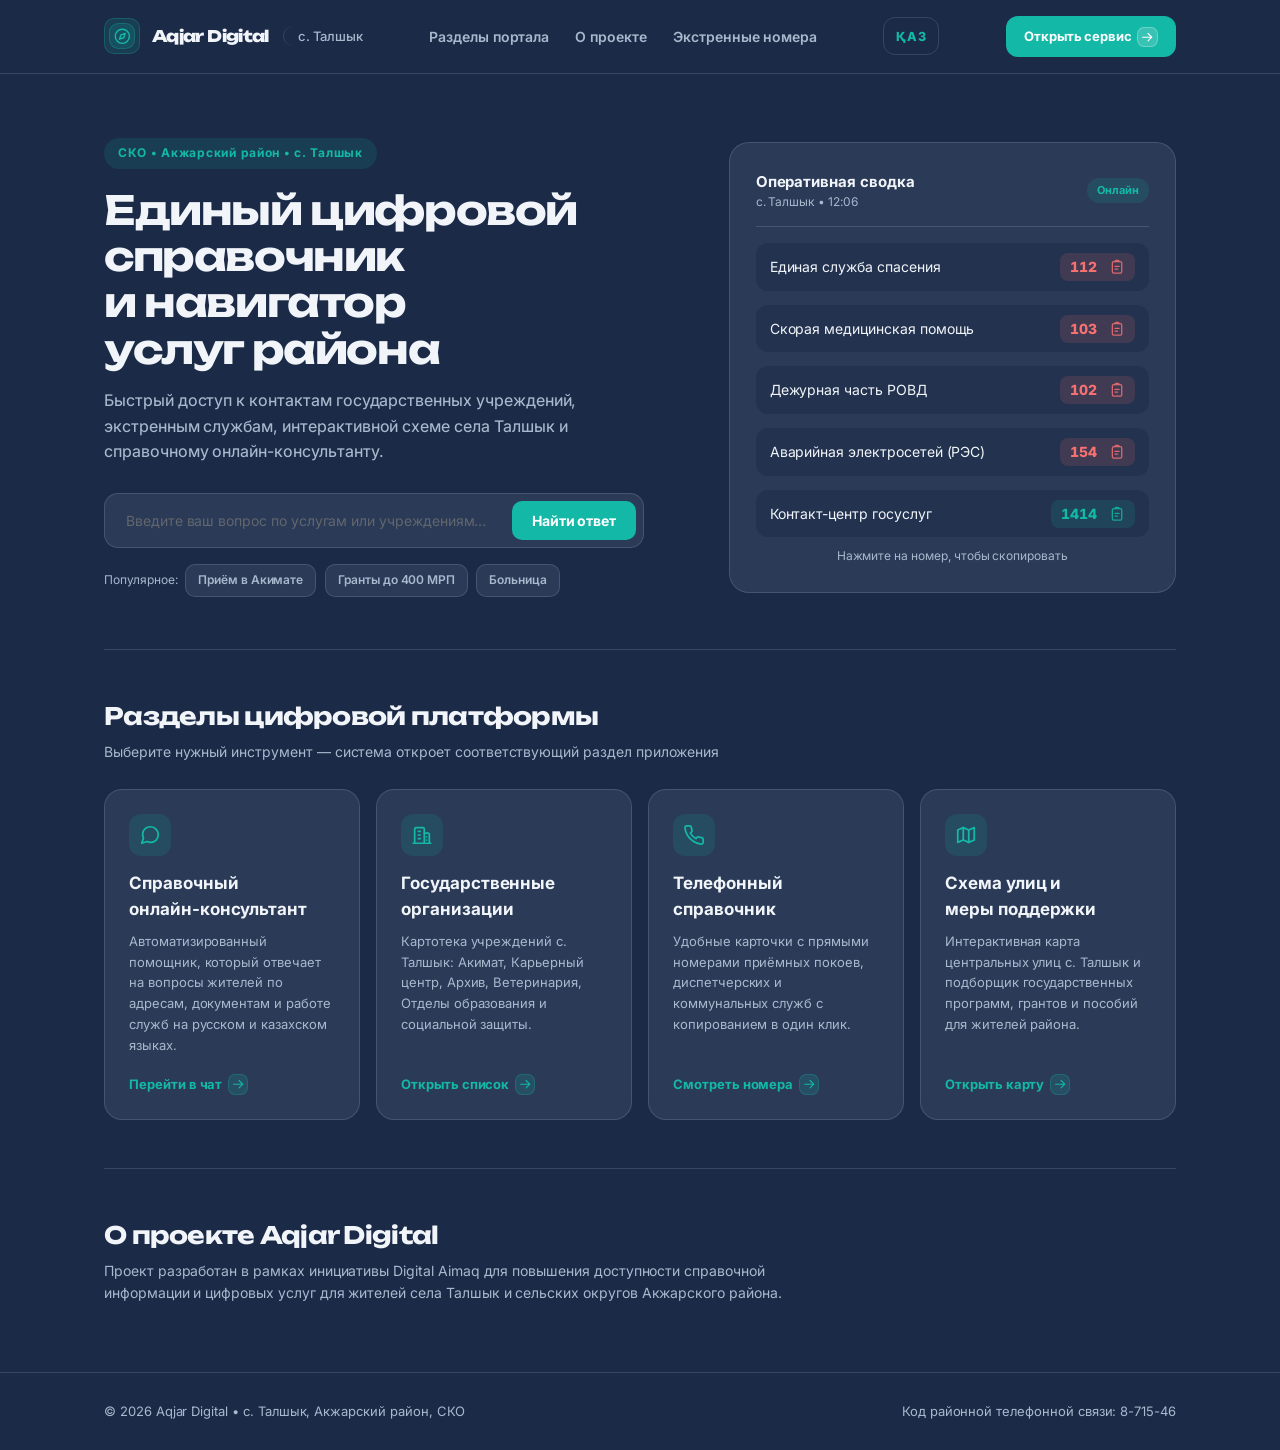
==== commit b4753e0c: "Обновленная версия сайта" ====
--- a/index.html
+++ b/index.html
@@ -3,16 +3,20 @@
 <head>
 <meta charset="UTF-8">
 <meta name="viewport" content="width=device-width, initial-scale=1.0">
-<title>Aqjar Digital — Главный портал с. Талшык и Акжарского района</title>
+<title data-ru="Aqjar Digital — Главный портал с. Талшык и Акжарского района" data-kz="Aqjar Digital — Талшық ауылы мен Ақжар ауданының басты порталы">Aqjar Digital — Главный портал с. Талшык и Акжарского района</title>
+<meta name="theme-color" content="#1b2a47">
+<link rel="preconnect" href="https://fonts.googleapis.com">
+<link rel="preconnect" href="https://fonts.gstatic.com" crossorigin>
+<link href="https://fonts.googleapis.com/css2?family=Inter:wght@400;500;600;700;800&family=Tektur:wght@400..900&family=Unbounded:wght@300..900&display=swap" rel="stylesheet">
 <style>
   :root {
-    --bg: #0f172a;
-    --surface: #1e293b;
-    --surface-hover: #263349;
-    --input-bg: #162032;
-    --border: rgba(255, 255, 255, 0.09);
+    --bg: #1b2a47;
+    --surface: #2a3a57;
+    --surface-hover: #33456a;
+    --input-bg: #23324f;
+    --border: rgba(255, 255, 255, 0.13);
     --text: #f1f5f9;
-    --muted: #94a3b8;
+    --muted: #a9b8cc;
     --accent: #14b8a6;
     --accent-hover: #0d9488;
     --accent-soft: rgba(20, 184, 166, 0.14);
@@ -68,12 +72,17 @@
   .grid { grid-template-columns: repeat(auto-fit, minmax(min(250px, 100%), 1fr)); }
   .about-text { font-size: 14px; color: var(--muted); max-width: 720px; }
   html, body { overflow-x: hidden; }
+  button.sos-num, button.info-num { border: 0; cursor: pointer; font-size: inherit; line-height: inherit; display: inline-flex; align-items: center; gap: 6px; }
+  .sos-num svg.ic, .info-num svg.ic { background: none; box-shadow: none; padding: 0; width: 1em; height: 1em; vertical-align: -.15em; opacity: .85; }
+  .copy-hint { font-size: 12px; color: var(--muted); text-align: center; margin-top: -4px; }
+  .toast { position: fixed; left: 50%; bottom: 28px; transform: translate(-50%, 16px); background: #10b981; color: #fff; padding: 10px 18px; border-radius: 12px; font-size: 13px; font-weight: 700; z-index: 999; opacity: 0; pointer-events: none; transition: opacity .2s ease, transform .2s ease; max-width: calc(100vw - 32px); text-align: center; }
+  .toast.show { opacity: 1; transform: translate(-50%, 0); }
   .hero > div, .grid > .card, .summary-card { min-width: 0; }
   .search-box input { min-width: 0; width: 100%; }
   @media (max-width: 560px) {
     .nav { padding: 12px 16px; gap: 10px; }
     .logo { font-size: 16px; gap: 8px; }
-    .logo span { display: none; }
+    .logo-place { display: none; }
     .nav-cta { padding: 9px 12px; font-size: 12px; white-space: nowrap; }
     .container { padding: 0 16px; }
     .hero { padding: 28px 0 32px; gap: 24px; }
@@ -89,117 +98,154 @@
     .foot-flex { flex-direction: column; align-items: flex-start; }
   }
 </style>
+<link rel="stylesheet" href="polish.css">
 </head>
 <body>
 
 <header>
   <div class="nav">
     <div class="logo">
-      <div class="logo-badge">🧭</div>
-      <div>Aqjar Digital <span style="font-weight:400;color:var(--muted);font-size:13px">| с. Талшык</span></div>
+      <a class="logo-main" href="#" onclick="event.preventDefault();window.scrollTo({top:0,behavior:'smooth'})">
+        <div class="logo-badge">🧭</div>
+        <div class="logo-name">Aqjar Digital</div>
+      </a>
+      <a class="logo-place" href="app.html?tab=r3" data-ru="с. Талшык" data-kz="Талшық а.">с. Талшык</a>
     </div>
     <nav class="nav-links">
-      <a href="#services">Разделы портала</a>
-      <a href="#about">О проекте</a>
-      <a href="app.html?tab=r2">Экстренные номера</a>
+      <a href="#services" data-ru="Разделы портала" data-kz="Портал бөлімдері">Разделы портала</a>
+      <a href="#about" data-ru="О проекте" data-kz="Жоба туралы">О проекте</a>
+      <a href="app.html?tab=r2" data-ru="Экстренные номера" data-kz="Шұғыл нөмірлер">Экстренные номера</a>
     </nav>
-    <a href="app.html" class="nav-cta">Открыть сервис →</a>
+    <button type="button" id="langQ" class="lang-q" onclick="aqSetLang(window.aqLang==='kz'?'ru':'kz')" data-noi18n="1" title="Тіл / Язык">ҚАЗ</button>
+    <a href="app.html" class="nav-cta" data-ru="Открыть сервис →" data-kz="Қызметті ашу →">Открыть сервис →</a>
   </div>
 </header>
 
 <main class="container">
   <section class="hero">
     <div>
-      <div class="region-tag">СКО • Акжарский район • с. Талшык</div>
-      <h1>Единый цифровой справочник и навигатор услуг района</h1>
-      <p>Быстрый доступ к контактам государственных учреждений, экстренным службам, интерактивной схеме села Талшык и справочному онлайн-консультанту.</p>
+      <div class="region-tag" data-ru="СКО • Акжарский район • с. Талшык" data-kz="СҚО • Ақжар ауданы • Талшық а.">СКО • Акжарский район • с. Талшык</div>
+      <h1 data-ru="Единый цифровой справочник и навигатор услуг района" data-kz="Ауданның бірыңғай цифрлық анықтамалығы және қызметтер навигаторы">Единый цифровой справочник и навигатор услуг района</h1>
+      <p data-ru="Быстрый доступ к контактам государственных учреждений, экстренным службам, интерактивной схеме села Талшык и справочному онлайн-консультанту." data-kz="Мемлекеттік мекемелердің байланыстарына, шұғыл қызметтерге, Талшық ауылының интерактивті сызбасына және анықтамалық онлайн-кеңесшіге жылдам қол жеткізу.">Быстрый доступ к контактам государственных учреждений, экстренным службам, интерактивной схеме села Талшык и справочному онлайн-консультанту.</p>
 
       <div class="search-box">
-        <input type="text" id="hubQ" placeholder="Введите ваш вопрос по услугам или учреждениям..." onkeydown="if(event.key==='Enter')goChat()">
-        <button type="button" onclick="goChat()">Найти ответ</button>
+        <input type="text" id="hubQ" placeholder="Введите ваш вопрос по услугам или учреждениям..." data-ph-ru="Введите ваш вопрос по услугам или учреждениям..." data-ph-kz="Қызметтер немесе мекемелер туралы сұрағыңызды жазыңыз..." onkeydown="if(event.key==='Enter')goChat()">
+        <button type="button" onclick="goChat()" data-ru="Найти ответ" data-kz="Жауап табу">Найти ответ</button>
       </div>
 
       <div class="quick-tags">
-        <span>Популярное:</span>
-        <a href="app.html?ask=График приёма граждан в Акимате Акжарского района">Приём в Акимате</a>
-        <a href="app.html?ask=Как оформить грант до 400 МРП в Карьерном центре">Гранты до 400 МРП</a>
-        <a href="app.html?ask=Телефоны регистратуры и приёмного покоя больницы в Талшыке">Больница</a>
+        <span data-ru="Популярное:" data-kz="Танымал:">Популярное:</span>
+        <a href="app.html?ask=График приёма граждан в Акимате Акжарского района" data-href-ru="app.html?ask=График приёма граждан в Акимате Акжарского района" data-href-kz="app.html?ask=Ақжар ауданы әкімдігінде азаматтарды қабылдау кестесі" data-ru="Приём в Акимате" data-kz="Әкімдіктегі қабылдау">Приём в Акимате</a>
+        <a href="app.html?ask=Как оформить грант до 400 МРП в Карьерном центре" data-href-ru="app.html?ask=Как оформить грант до 400 МРП в Карьерном центре" data-href-kz="app.html?ask=Мансап орталығында 400 АЕК-ке дейінгі грантты қалай рәсімдеуге болады" data-ru="Гранты до 400 МРП" data-kz="400 АЕК-ке дейінгі гранттар">Гранты до 400 МРП</a>
+        <a href="app.html?ask=Телефоны регистратуры и приёмного покоя больницы в Талшыке" data-href-ru="app.html?ask=Телефоны регистратуры и приёмного покоя больницы в Талшыке" data-href-kz="app.html?ask=Талшықтағы аурухананың тіркеу орны мен қабылдау бөлімінің телефондары" data-ru="Больница" data-kz="Аурухана">Больница</a>
       </div>
     </div>
 
     <div class="summary-card">
       <div class="sum-head">
         <div>
-          <b style="font-size:15px">Оперативная сводка</b>
+          <b style="font-size:15px" data-ru="Оперативная сводка" data-kz="Жедел мәлімет">Оперативная сводка</b>
           <div style="font-size:12px;color:var(--muted)" id="hubClock">с. Талшык • Загрузка времени...</div>
         </div>
         <span style="font-size:11px;font-weight:700;color:var(--accent);background-color:var(--accent-soft);padding:4px 10px;border-radius:12px">Онлайн</span>
       </div>
-      <div class="sum-row"><span>Единая служба спасения</span><span class="sos-num">112</span></div>
-      <div class="sum-row"><span>Скорая медицинская помощь</span><span class="sos-num">103</span></div>
-      <div class="sum-row"><span>Дежурная часть РОВД</span><span class="sos-num">102</span></div>
-      <div class="sum-row"><span>Аварийная электросетей (РЭС)</span><span class="sos-num">154</span></div>
-      <div class="sum-row"><span>Контакт-центр госуслуг</span><span class="info-num">1414</span></div>
+      <div class="sum-row"><span data-ru="Единая служба спасения" data-kz="Бірыңғай құтқару қызметі">Единая служба спасения</span><button type="button" class="sos-num" onclick="cp('112')" aria-label="112">112 📋</button></div>
+      <div class="sum-row"><span data-ru="Скорая медицинская помощь" data-kz="Жедел медициналық жәрдем">Скорая медицинская помощь</span><button type="button" class="sos-num" onclick="cp('103')" aria-label="103">103 📋</button></div>
+      <div class="sum-row"><span data-ru="Дежурная часть РОВД" data-kz="АПБ кезекші бөлімі">Дежурная часть РОВД</span><button type="button" class="sos-num" onclick="cp('102')" aria-label="102">102 📋</button></div>
+      <div class="sum-row"><span data-ru="Аварийная электросетей (РЭС)" data-kz="Электр желілерінің апаттық қызметі (АЭЖ)">Аварийная электросетей (РЭС)</span><button type="button" class="sos-num" onclick="cp('154')" aria-label="154">154 📋</button></div>
+      <div class="sum-row"><span data-ru="Контакт-центр госуслуг" data-kz="Мемлекеттік қызметтер байланыс орталығы">Контакт-центр госуслуг</span><button type="button" class="info-num" onclick="cp('1414')" aria-label="1414">1414 📋</button></div>
+      <div class="copy-hint" data-ru="Нажмите на номер, чтобы скопировать" data-kz="Көшіру үшін нөмірді басыңыз">Нажмите на номер, чтобы скопировать</div>
     </div>
   </section>
 
   <section class="section" id="services">
-    <h2 class="sec-title">Разделы цифровой платформы</h2>
-    <p class="sec-sub">Выберите нужный инструмент — система откроет соответствующий раздел приложения</p>
+    <h2 class="sec-title" data-ru="Разделы цифровой платформы" data-kz="Цифрлық платформа бөлімдері">Разделы цифровой платформы</h2>
+    <p class="sec-sub" data-ru="Выберите нужный инструмент — система откроет соответствующий раздел приложения" data-kz="Қажетті құралды таңдаңыз — жүйе қолданбаның сәйкес бөлімін ашады">Выберите нужный инструмент — система откроет соответствующий раздел приложения</p>
 
     <div class="grid">
       <a href="app.html?tab=r1" class="card">
         <div>
           <div class="c-icon">💬</div>
-          <h3>Справочный онлайн-консультант</h3>
-          <p>Автоматизированный помощник, который отвечает на вопросы жителей по адресам, документам и работе служб на русском и казахском языках.</p>
-        </div>
-        <div class="c-link">Перейти в чат →</div>
+          <h3 data-ru="Справочный онлайн-консультант" data-kz="Анықтамалық онлайн-кеңесші">Справочный онлайн-консультант</h3>
+          <p data-ru="Автоматизированный помощник, который отвечает на вопросы жителей по адресам, документам и работе служб на русском и казахском языках." data-kz="Тұрғындардың мекенжайлар, құжаттар және қызметтердің жұмысы туралы сұрақтарына орыс және қазақ тілдерінде жауап беретін автоматтандырылған көмекші.">Автоматизированный помощник, который отвечает на вопросы жителей по адресам, документам и работе служб на русском и казахском языках.</p>
+        </div>
+        <div class="c-link" data-ru="Перейти в чат →" data-kz="Чатқа өту →">Перейти в чат →</div>
       </a>
 
       <a href="app.html?tab=r3" class="card">
         <div>
           <div class="c-icon">🏢</div>
-          <h3>Государственные организации</h3>
-          <p>Картотека учреждений с. Талшык: Акимат, Карьерный центр, Архив, Ветеринария, Отделы образования и социальной защиты.</p>
-        </div>
-        <div class="c-link">Открыть список →</div>
+          <h3 data-ru="Государственные организации" data-kz="Мемлекеттік ұйымдар">Государственные организации</h3>
+          <p data-ru="Картотека учреждений с. Талшык: Акимат, Карьерный центр, Архив, Ветеринария, Отделы образования и социальной защиты." data-kz="Талшық ауылы мекемелерінің картотекасы: Әкімдік, Мансап орталығы, Архив, Ветеринария, білім және әлеуметтік қорғау бөлімдері.">Картотека учреждений с. Талшык: Акимат, Карьерный центр, Архив, Ветеринария, Отделы образования и социальной защиты.</p>
+        </div>
+        <div class="c-link" data-ru="Открыть список →" data-kz="Тізімді ашу →">Открыть список →</div>
       </a>
 
       <a href="app.html?tab=r2" class="card">
         <div>
           <div class="c-icon">📞</div>
-          <h3>Телефонный справочник</h3>
-          <p>Удобные карточки с прямыми номерами приёмных покоев, диспетчерских и коммунальных служб с копированием в один клик.</p>
-        </div>
-        <div class="c-link">Смотреть номера →</div>
+          <h3 data-ru="Телефонный справочник" data-kz="Телефон анықтамалығы">Телефонный справочник</h3>
+          <p data-ru="Удобные карточки с прямыми номерами приёмных покоев, диспетчерских и коммунальных служб с копированием в один клик." data-kz="Қабылдау бөлмелерінің, диспетчерлік және коммуналдық қызметтердің тікелей нөмірлері бар ыңғайлы карточкалар — бір басумен көшіру.">Удобные карточки с прямыми номерами приёмных покоев, диспетчерских и коммунальных служб с копированием в один клик.</p>
+        </div>
+        <div class="c-link" data-ru="Смотреть номера →" data-kz="Нөмірлерді көру →">Смотреть номера →</div>
       </a>
 
       <a href="app.html?tab=r3" class="card">
         <div>
           <div class="c-icon">🗺️</div>
-          <h3>Схема улиц и меры поддержки</h3>
-          <p>Интерактивная карта центральных улиц с. Талшык и подборщик государственных программ, грантов и пособий для жителей района.</p>
-        </div>
-        <div class="c-link">Открыть карту →</div>
+          <h3 data-ru="Схема улиц и меры поддержки" data-kz="Көшелер сызбасы және қолдау шаралары">Схема улиц и меры поддержки</h3>
+          <p data-ru="Интерактивная карта центральных улиц с. Талшык и подборщик государственных программ, грантов и пособий для жителей района." data-kz="Талшық ауылы орталық көшелерінің интерактивті картасы және аудан тұрғындарына арналған мемлекеттік бағдарламалар, гранттар мен жәрдемақылар іріктегіші.">Интерактивная карта центральных улиц с. Талшык и подборщик государственных программ, грантов и пособий для жителей района.</p>
+        </div>
+        <div class="c-link" data-ru="Открыть карту →" data-kz="Картаны ашу →">Открыть карту →</div>
       </a>
     </div>
   </section>
 
   <section class="section" id="about">
-    <h2 class="sec-title">О проекте Aqjar Digital</h2>
-    <p class="about-text">Проект разработан в рамках инициативы Digital Aimaq для повышения доступности справочной информации и цифровых услуг для жителей села Талшык и сельских округов Акжарского района.</p>
+    <h2 class="sec-title" data-ru="О проекте Aqjar Digital" data-kz="Aqjar Digital жобасы туралы">О проекте Aqjar Digital</h2>
+    <p class="about-text" data-ru="Проект разработан в рамках инициативы Digital Aimaq для повышения доступности справочной информации и цифровых услуг для жителей села Талшык и сельских округов Акжарского района." data-kz="Жоба Талшық ауылы мен Ақжар ауданының ауылдық округтері тұрғындары үшін анықтамалық ақпарат пен цифрлық қызметтердің қолжетімділігін арттыру мақсатында Digital Aimaq бастамасы аясында әзірленді.">Проект разработан в рамках инициативы Digital Aimaq для повышения доступности справочной информации и цифровых услуг для жителей села Талшык и сельских округов Акжарского района.</p>
   </section>
 </main>
 
 <footer>
   <div class="container foot-flex">
-    <div>© 2026 Aqjar Digital • с. Талшык, Акжарский район, СКО</div>
-    <div>Код районной телефонной связи: 8-715-46</div>
+    <div data-ru="© 2026 Aqjar Digital • с. Талшык, Акжарский район, СКО" data-kz="© 2026 Aqjar Digital • Талшық а., Ақжар ауданы, СҚО">© 2026 Aqjar Digital • с. Талшык, Акжарский район, СКО</div>
+    <div data-ru="Код районной телефонной связи: 8-715-46" data-kz="Аудандық телефон байланысының коды: 8-715-46">Код районной телефонной связи: 8-715-46</div>
   </div>
 </footer>
 
+<div class="toast" id="toast" role="status" aria-live="polite"></div>
+
 <script>
+var toastTimer;
+function showToast(msg) {
+  var t = document.getElementById("toast");
+  if (!t) return;
+  t.textContent = msg;
+  t.classList.add("show");
+  clearTimeout(toastTimer);
+  toastTimer = setTimeout(function() { t.classList.remove("show"); }, 1800);
+}
+// копирование номера: современный способ + запасной (для http:// и старых браузеров)
+function cp(v) {
+  var kz = window.aqLang === "kz";
+  var done = function() { showToast((kz ? "✓ Көшірілді: " : "✓ Скопировано: ") + v); };
+  var fallback = function() {
+    var a = document.createElement("textarea");
+    a.value = v;
+    a.setAttribute("readonly", "");
+    a.style.cssText = "position:fixed;top:0;left:0;opacity:0;font-size:16px";
+    document.body.appendChild(a);
+    a.select();
+    a.setSelectionRange(0, v.length);
+    var ok = false;
+    try { ok = document.execCommand("copy"); } catch (e) {}
+    document.body.removeChild(a);
+    if (ok) done(); else showToast((kz ? "Көшіру мүмкін болмады: " : "Не удалось скопировать: ") + v);
+  };
+  if (navigator.clipboard && window.isSecureContext) navigator.clipboard.writeText(v).then(done, fallback);
+  else fallback();
+}
 function goChat() {
   var el = document.getElementById("hubQ");
   var v = el ? el.value.trim() : "";
@@ -210,10 +256,13 @@
   if (!el) return;
   var d = new Date(Date.now() + 5 * 3600 * 1000); // Казахстан UTC+5
   var p = function(n) { return String(n).padStart(2, "0"); };
-  el.textContent = "с. Талшык • " + p(d.getUTCHours()) + ":" + p(d.getUTCMinutes());
+  el.textContent = (window.aqLang === "kz" ? "Талшық а. • " : "с. Талшык • ") + p(d.getUTCHours()) + ":" + p(d.getUTCMinutes());
 }
 hubTick();
 setInterval(hubTick, 30000);
+document.addEventListener("aqi18n", hubTick);
 </script>
+<script src="icons.js"></script>
+<script src="i18n.js"></script>
 </body>
 </html>
--- a/polish.css
+++ b/polish.css
@@ -0,0 +1,305 @@
+/* polish.css — шрифты, типографика, анимации кнопок и подложки иконок.
+
+   Шрифты (все из Google Fonts, подключены в <head> app.html и index.html):
+     • Unbounded — главные заголовки и надпись «Aqjar AI»   → --font-display
+     • Tektur    — карточки справочника и погода            → --font-tech
+     • Inter     — весь остальной текст и запасной шрифт     → --font
+   Если в шрифте нет какой-то казахской буквы (Ә Ғ Қ Ң Ө Ұ Ү Һ І), браузер возьмёт только эту
+   букву из Inter — «квадратиков» не будет. Для казахского языка (html[lang="kk"]) размеры
+   дисплейных шрифтов уменьшены, т.к. казахские слова длиннее. */
+
+:root {
+  --font: 'Inter', system-ui, -apple-system, 'Segoe UI', Roboto, 'Helvetica Neue', Arial, 'Noto Sans', sans-serif;
+  --font-display: 'Unbounded', 'Inter', system-ui, -apple-system, 'Segoe UI', Roboto, Arial, sans-serif;
+  --font-tech: 'Tektur', 'Inter', system-ui, -apple-system, 'Segoe UI', Roboto, Arial, sans-serif;
+}
+
+*, *::before, *::after { font-family: var(--font); }
+
+html {
+  -webkit-font-smoothing: antialiased;
+  -moz-osx-font-smoothing: grayscale;
+  text-rendering: optimizeLegibility;
+  font-synthesis: none;
+}
+body { font-weight: 400; letter-spacing: -0.003em; font-kerning: normal; }
+
+/* =====================================================================
+   1. UNBOUNDED — главные заголовки и «Aqjar AI»
+   ===================================================================== */
+.brand, .top-brand, .logo-name,
+.hb-title, .hero h1, .sec-title,
+#p2 h2, #p3 h2, #p4 h2, .rv-wrap h2,
+.lv-head h3, .gm-box h3, .rt-box h3, .org-gis-side h3, .rv-box h3, #gvTitle, .gv-bar h3 {
+  font-family: var(--font-display) !important;
+  text-wrap: balance;
+  overflow-wrap: break-word;
+}
+.hb-title, .hero h1 {
+  font-weight: 700;
+  letter-spacing: -0.035em;
+  line-height: 1.16;
+  font-size: clamp(22px, 2.5vw, 30px);
+}
+.hero h1 { font-size: clamp(28px, 3.5vw, 40px); }
+.sec-title { font-weight: 700; letter-spacing: -0.03em; font-size: clamp(20px, 2.1vw, 24px); }
+#p2 h2, #p3 h2, .rv-wrap h2 {
+  font-weight: 700; letter-spacing: -0.03em; font-size: 19px; line-height: 1.25;
+}
+.lv-head h3, .gm-box h3, .rt-box h3, .org-gis-side h3, .rv-box h3, #gvTitle, .gv-bar h3 {
+  font-weight: 650; letter-spacing: -0.025em; font-size: 16px; line-height: 1.3;
+}
+
+/* надпись Aqjar AI */
+.brand {
+  font-size: 21px; font-weight: 800; letter-spacing: -0.04em; color: var(--ac);
+  cursor: pointer; width: fit-content; transform-origin: left center;
+  display: inline-flex; align-items: center; gap: .1em;
+}
+.top-brand {
+  font-weight: 800 !important; letter-spacing: -0.04em; font-size: 16px !important;
+  cursor: pointer; display: inline-block; transform-origin: left center;
+}
+.logo { cursor: pointer; transform-origin: left center; }
+.logo > div:last-child { font-weight: 800; letter-spacing: -0.04em; font-size: 16px; }
+
+/* =====================================================================
+   2. TEKTUR — карточки справочника и прогноз погоды
+   ===================================================================== */
+#p2 .card, #p2 .card *,
+#p2 .akzhar-slide, #p2 .akzhar-slide *,
+#p2 .cards p,
+.w-card, .w-card * {
+  font-family: var(--font-tech) !important;
+}
+#p2 .card h3, #p2 .card-title { font-weight: 700; letter-spacing: 0; }
+#p2 .card p, #p2 .card-extra, #p2 .card-footer { font-weight: 500; letter-spacing: .01em; }
+#p2 .ph, #p2 .card-number, #p2 .card-extra strong { font-weight: 700; letter-spacing: .02em; }
+#p2 .card-number { font-size: 36px; font-weight: 800; letter-spacing: 0; }
+#p2 .card-badge { font-weight: 700; letter-spacing: .1em; }
+#p2 .btn { font-weight: 700; letter-spacing: .03em; }
+.w-temp { font-weight: 800; letter-spacing: 0; font-size: 26px; }
+.w-desc { font-weight: 600; letter-spacing: .02em; }
+.w-wind { font-weight: 500; letter-spacing: .02em; }
+
+/* =====================================================================
+   3. КАЗАХСКИЙ ЯЗЫК: те же шрифты, но подогнаны под длинные слова и свои буквы
+   ===================================================================== */
+html[lang="kk"] .brand, html[lang="kk"] .top-brand, html[lang="kk"] .logo > div:last-child { letter-spacing: -0.03em; }
+html[lang="kk"] .hb-title { font-size: clamp(19px, 2.1vw, 25px); letter-spacing: -0.03em; line-height: 1.22; font-weight: 650; }
+html[lang="kk"] .hero h1 { font-size: clamp(24px, 3vw, 34px); letter-spacing: -0.03em; line-height: 1.2; font-weight: 650; }
+html[lang="kk"] .sec-title { font-size: clamp(18px, 1.9vw, 22px); font-weight: 650; line-height: 1.25; }
+html[lang="kk"] #p2 h2, html[lang="kk"] #p3 h2, html[lang="kk"] .rv-wrap h2 { font-size: 16.5px; font-weight: 650; }
+html[lang="kk"] .lv-head h3, html[lang="kk"] .gm-box h3, html[lang="kk"] .rt-box h3,
+html[lang="kk"] .org-gis-side h3, html[lang="kk"] .rv-box h3,
+html[lang="kk"] #gvTitle, html[lang="kk"] .gv-bar h3 { font-size: 14.5px; font-weight: 600; line-height: 1.35; }
+/* Tektur: чуть компактнее и без растяжки, чтобы длинные казахские строки не вылезали из карточек */
+html[lang="kk"] #p2 .card h3, html[lang="kk"] #p2 .card-title { font-size: 14.5px; line-height: 1.25; }
+html[lang="kk"] #p2 .card p, html[lang="kk"] #p2 .card-extra, html[lang="kk"] #p2 .card-footer { letter-spacing: 0; }
+html[lang="kk"] #p2 .card-badge { letter-spacing: .05em; font-size: 9.5px; }
+html[lang="kk"] #p2 .card-extra { font-size: 11.5px; }
+html[lang="kk"] #p2 .btn { letter-spacing: 0; }
+html[lang="kk"] .w-desc, html[lang="kk"] .w-wind { letter-spacing: 0; }
+html[lang="kk"] #p2 .card *, html[lang="kk"] #p2 .akzhar-slide *, html[lang="kk"] .w-card * { overflow-wrap: anywhere; }
+
+@media (max-width: 768px) {
+  .hb-title { font-size: 20px; }
+  .hero h1 { font-size: 25px; }
+  .brand { font-size: 19px; }
+  html[lang="kk"] .hb-title { font-size: 17.5px; }
+  html[lang="kk"] .hero h1 { font-size: 22px; }
+}
+
+/* =====================================================================
+   4. ОСТАЛЬНАЯ ТИПОГРАФИКА
+   ===================================================================== */
+h1, h2, h3 { text-wrap: balance; }
+h3 { font-weight: 700; }
+p, .msg, .hb-sub, .sec-sub, .about-text, .rt-sub, .gm-sub, .rv-sub, .card p, .iitem { line-height: 1.6; }
+.msg { line-height: 1.55; font-size: 14.5px; }
+.hb-sub, .hero p { font-weight: 450; }
+.sub, .badge, .lv-time, .rt-sub, .gm-sub { font-weight: 500; }
+.top b { letter-spacing: -0.02em; font-weight: 800; }
+
+.tbtn, .btn, .chip, .hb-pchip, .nav-cta, button { letter-spacing: -0.006em; }
+.tbtn { font-weight: 600; font-size: 13.5px; }
+.btn, .chip, .gm-btn, .rv-btn, .rt-go, .nav-cta { font-weight: 700; }
+.chip, .hb-pchip, .quick-tags a { font-weight: 600; }
+.badge b { letter-spacing: .08em; font-weight: 800; }
+.hb-region, .region-tag, .org-gis-tag { letter-spacing: .06em; font-weight: 700; }
+
+.ph, .card-number, .card-extra strong, .sos-num, .info-num, .hb-sos-btn,
+.lv-time, .lv-st, .gm-time, .gm-final, .gm-bar, .w-temp, .w-wind, #hbStatus,
+.rt-time, .rt-num, .rv-avg-n {
+  font-variant-numeric: tabular-nums;
+}
+input, textarea, select { letter-spacing: -0.004em; }
+input::placeholder, textarea::placeholder { font-weight: 400; opacity: .75; }
+
+.gis-icon .gl { font-family: var(--font) !important; font-weight: 800 !important; letter-spacing: -0.005em; }
+.leaflet-container, .leaflet-tooltip, .leaflet-popup-content { font-family: var(--font) !important; }
+
+/* кнопки быстрой смены языка */
+.langq, .lang-q {
+  background: var(--cd, transparent); border: 1px solid var(--bd, var(--border)); color: var(--ac, var(--accent));
+  height: 36px; padding: 0 12px; border-radius: 18px;
+  font-size: 12px; font-weight: 800; letter-spacing: .06em; cursor: pointer;
+}
+.lang-q { height: 38px; border-radius: 12px; font-size: 12.5px; background: transparent; }
+.langq:hover { background: var(--ac); color: #fff; border-color: var(--ac); }
+.lang-q:hover { background: var(--accent); color: #fff; border-color: var(--accent); }
+
+::selection { background: rgba(20, 184, 166, .35); }
+html { scroll-behavior: smooth; }
+
+/* =====================================================================
+   5. КНОПКИ «ЖИВЫЕ»: при наведении плавно уменьшаются, при нажатии «вдавливаются»
+   ===================================================================== */
+button, .btn, .tbtn, .chip, .hb-pchip, .quick-tags a, .nav-cta, .nav-links a,
+.gear, .langq, .lang-q, .inbtn, .gm-btn, .rv-btn, .rv-star, .rv-del, .rt-go, .rt-chip,
+.lv-act, .lv-fbtn, .hb-sos-btn, .gv-b, .gv-chip, .gis-tp-btn, .ph, .sw, .mob-burger,
+.brand, .top-brand, .logo, .hb-search button, .search-box button {
+  transition:
+    transform .38s cubic-bezier(.2, 1.35, .35, 1),
+    box-shadow .3s ease, background-color .22s ease, color .22s ease,
+    border-color .22s ease, filter .22s ease, opacity .2s ease;
+  will-change: transform;
+  -webkit-tap-highlight-color: transparent;
+}
+@media (hover: hover) {
+  button:not(:disabled):hover, .btn:hover, .tbtn:hover, .chip:hover, .hb-pchip:hover,
+  .quick-tags a:hover, .nav-cta:hover, .nav-links a:hover, .gear:hover, .langq:hover, .lang-q:hover,
+  .inbtn:hover, .gm-btn:hover, .rv-btn:hover, .rv-star:hover, .rv-del:hover, .rt-go:hover,
+  .rt-chip:hover, .lv-act:hover, .lv-fbtn:hover, .hb-sos-btn:hover, .gv-b:hover, .gv-chip:hover,
+  .gis-tp-btn:hover, .ph:hover, .sw:hover, .mob-burger:hover, .brand:hover, .top-brand:hover, .logo:hover {
+    transform: scale(.93);
+    box-shadow: 0 6px 18px rgba(0, 0, 0, .28), 0 0 0 3px rgba(20, 184, 166, .16);
+    filter: brightness(1.08) saturate(1.1);
+  }
+  .tbtn:hover { transform: scale(.96) translateX(3px); }
+  .brand:hover, .top-brand:hover, .logo:hover { box-shadow: none; filter: brightness(1.15); transform: scale(.92); }
+}
+button:not(:disabled):active, .btn:active, .tbtn:active, .chip:active, .hb-pchip:active,
+.quick-tags a:active, .nav-cta:active, .gear:active, .langq:active, .lang-q:active, .inbtn:active,
+.gm-btn:active, .rv-btn:active, .rt-go:active, .rt-chip:active, .lv-act:active, .lv-fbtn:active,
+.hb-sos-btn:active, .gv-b:active, .gv-chip:active, .gis-tp-btn:active, .ph:active, .sw:active,
+.mob-burger:active, .brand:active, .top-brand:active, .logo:active {
+  transform: scale(.86);
+  transition-duration: .12s;
+  box-shadow: none;
+  opacity: 1;
+}
+.brand:focus-visible, .top-brand:focus-visible, .logo:focus-visible, button:focus-visible {
+  outline: 2px solid var(--ac, var(--accent)); outline-offset: 3px; border-radius: 10px;
+}
+@media (prefers-reduced-motion: reduce) {
+  button, .btn, .tbtn, .chip, .brand, .top-brand, .logo { transition: none !important; }
+  button:hover, .btn:hover, .tbtn:hover, .chip:hover, .brand:hover { transform: none !important; }
+  html { scroll-behavior: auto; }
+}
+
+/* =====================================================================
+   6. ИКОНКИ С ПОДЛОЖКОЙ — чтобы не сливались с фоном
+   Подложка и рамка берут цвет самой иконки (currentColor), поэтому одинаково хорошо
+   видны на тёмном, светлом, бирюзовом и красном фоне.
+   ===================================================================== */
+svg.ic {
+  box-sizing: content-box;
+  width: 1.05em; height: 1.05em;
+  padding: .26em;
+  border-radius: .55em;
+  vertical-align: -.46em;
+  background: rgba(148, 163, 184, .2);
+  background: color-mix(in srgb, currentColor 16%, transparent);
+  box-shadow: inset 0 0 0 1px rgba(148, 163, 184, .28);
+  box-shadow: inset 0 0 0 1px color-mix(in srgb, currentColor 26%, transparent);
+  stroke-width: 1.9;
+}
+/* где у иконки уже есть своя плашка — вторую не рисуем */
+.hb-cicon svg.ic, .c-icon svg.ic,
+button > svg.ic:only-child, .gear svg.ic, .mob-burger svg.ic, .ibar button svg.ic,
+.leaflet-container svg.ic {
+  background: none; box-shadow: none; padding: 0;
+  width: 1.15em; height: 1.15em; vertical-align: -.2em; border-radius: 0;
+}
+.hb-cicon svg.ic, .c-icon svg.ic { width: 1.1em; height: 1.1em; vertical-align: middle; }
+/* иконка погоды — крупная плашка */
+.w-icon svg.ic { padding: .3em; border-radius: .6em; width: 1em; height: 1em; vertical-align: middle; }
+.sdot { box-shadow: 0 0 0 .2em rgba(148, 163, 184, .2); }
+
+@media (max-width: 768px) {
+  .langq { height: 36px; padding: 0 10px; min-width: 44px; }
+}
+
+/* =====================================================================
+   7. index.html: логотип — две независимые кликабельные зоны
+      «Aqjar Digital» (наверх страницы) и «с. Талшык» (карта и организации)
+   ===================================================================== */
+.logo { cursor: default; display: flex; align-items: center; gap: 14px; }
+.logo-main, .logo-place {
+  cursor: pointer; border-radius: 10px; transform-origin: left center; will-change: transform;
+  transition: transform .38s cubic-bezier(.2, 1.35, .35, 1), filter .22s ease, color .22s ease;
+}
+.logo-main { display: inline-flex; align-items: center; gap: 12px; }
+.logo-name { font-size: 16px; font-weight: 800; letter-spacing: -0.04em; white-space: nowrap; }
+.logo-place {
+  font-size: 13px; font-weight: 500; color: var(--muted, #a9b8cc); white-space: nowrap;
+  padding-left: 14px; border-left: 1px solid var(--border, rgba(255,255,255,.13));
+}
+@media (hover: hover) {
+  /* сам контейнер больше не реагирует — только две его части */
+  .logo:hover { transform: none; filter: none; box-shadow: none; }
+  .logo-main:hover { transform: scale(.95); filter: brightness(1.15); }
+  .logo-place:hover { transform: scale(.95); color: var(--text, #f1f5f9); }
+}
+.logo:active { transform: none; filter: none; }
+.logo-main:active, .logo-place:active { transform: scale(.88); transition-duration: .12s; }
+.logo-main:focus-visible, .logo-place:focus-visible { outline: 2px solid var(--accent, #14b8a6); outline-offset: 3px; }
+html[lang="kk"] .logo-name { letter-spacing: -0.03em; }
+@media (max-width: 560px) { .logo { gap: 8px; } }
+
+/* =====================================================================
+   8. СПРАВОЧНИК («Важные службы»): одинаковые карточки и одинаковые «чипы» с номерами
+      заголовок → пояснение → номер (всегда на одной линии) → кнопка на всю ширину
+   ===================================================================== */
+#p2 .grid .card {
+  flex-direction: column; align-items: stretch; justify-content: space-between;
+  flex-wrap: nowrap; gap: 12px; padding: 16px;
+}
+#p2 .grid .card > div:first-child {
+  flex: 1 1 auto; min-width: 0; display: flex; flex-direction: column; gap: 3px;
+}
+#p2 .grid .card h3 { margin: 0; font-size: 15px; line-height: 1.25; }
+#p2 .grid .card p  { margin: 0; line-height: 1.4; }
+#p2 .grid .card > div:first-child > :nth-last-child(2) { margin-bottom: 8px; }
+
+/* номер: один и тот же размер/вид у всех, всегда в одну строку, прижат к низу блока */
+#p2 .grid .card .ph {
+  margin-top: auto; align-self: flex-start;
+  display: inline-flex; align-items: center; gap: 8px;
+  min-height: 30px; padding: 4px 11px; border-radius: 8px;
+  white-space: nowrap; font-size: 13px; line-height: 1;
+}
+/* иконка копирования внутри номера — без собственной плашки, чтобы не торчала */
+#p2 .grid .card .ph svg.ic {
+  background: none; box-shadow: none; padding: 0; border-radius: 0;
+  width: 1.05em; height: 1.05em; vertical-align: 0; opacity: .75;
+}
+#p2 .grid .card .ph:hover svg.ic { opacity: 1; }
+
+/* кнопка «Скопировать» — одной ширины и на одной высоте у всех карточек ряда */
+#p2 .grid .card > .btn {
+  width: 100%; min-height: 36px; padding: 8px 12px;
+  display: inline-flex; align-items: center; justify-content: center; text-align: center;
+}
+
+/* =====================================================================
+   9. ОЧЕНЬ УЗКИЕ ТЕЛЕФОНЫ (≤ 380px): шапка app.html не должна ломаться
+   ===================================================================== */
+@media (max-width: 380px) {
+  .top-brand { white-space: nowrap; font-size: 15px !important; }
+  .top > div:first-child > span { display: none; }        /* «● с. Талшык» — есть в меню и на главной */
+  .top > div:last-child { gap: 6px !important; }
+  .langq { min-width: 42px; padding: 0 8px; }
+  .hb-sos-btn { padding: 4px 8px; }
+}
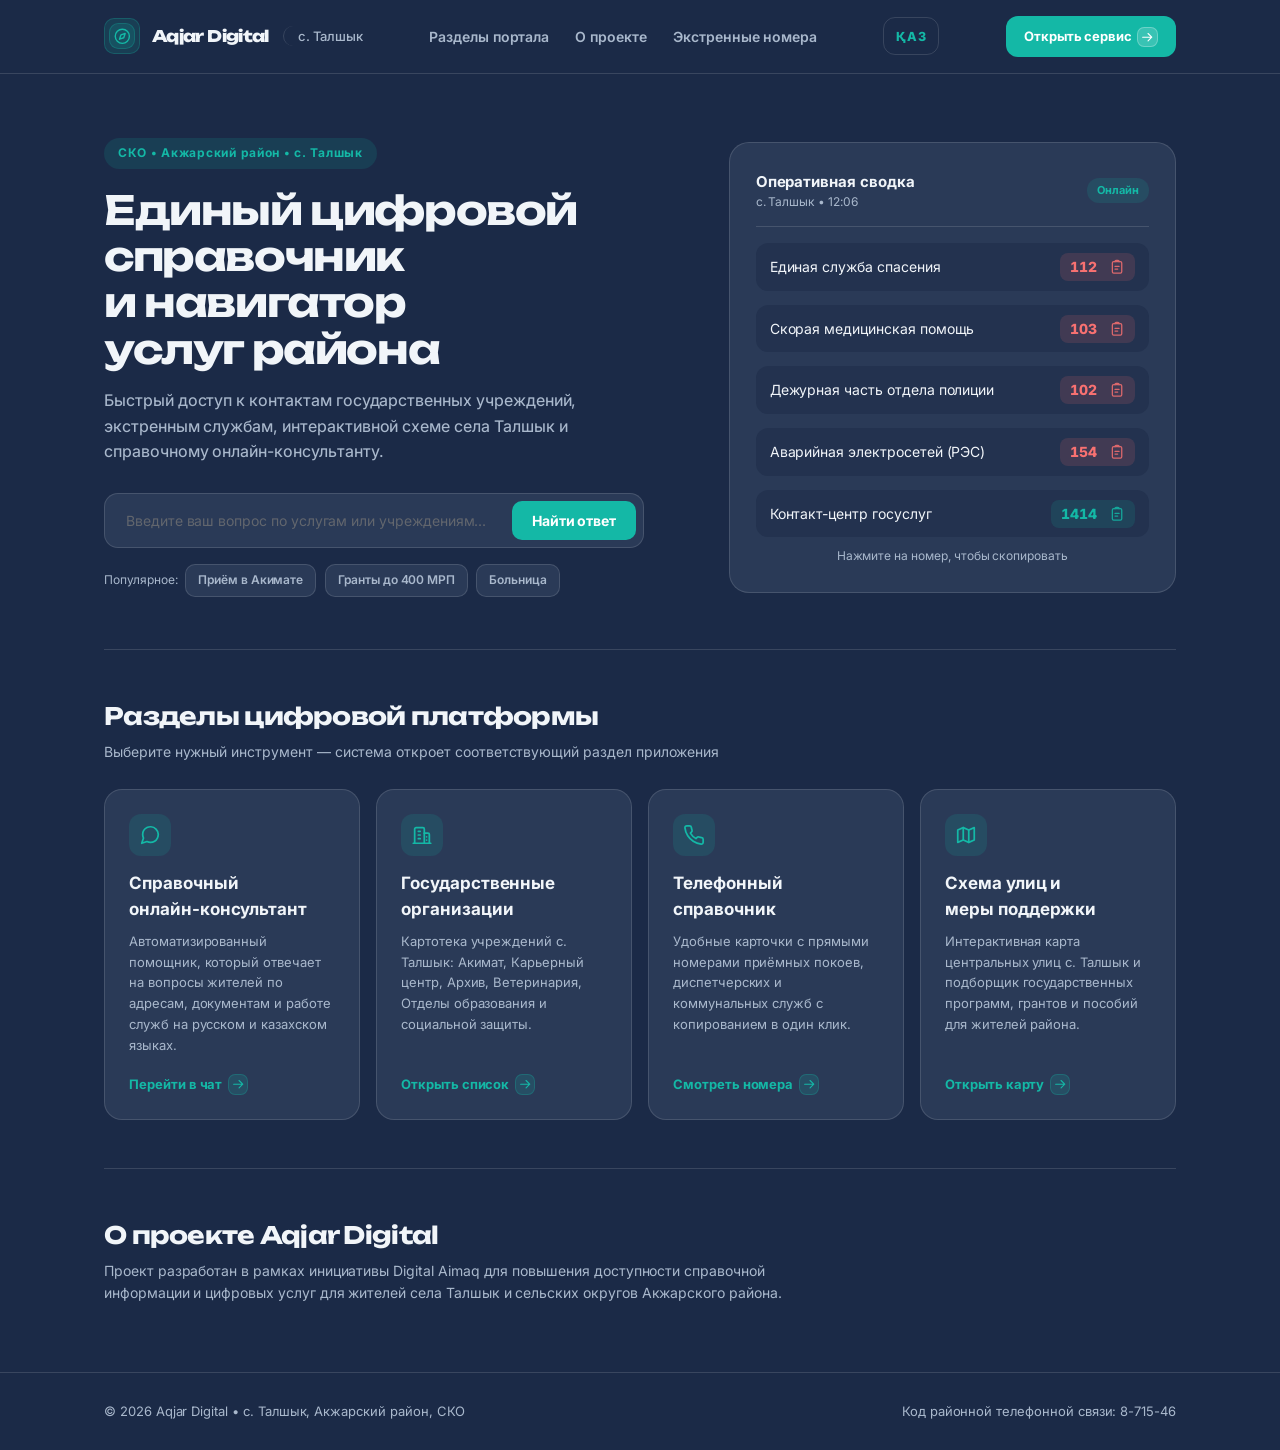
==== commit b9e9d34f: "Обновление сайта" ====
--- a/index.html
+++ b/index.html
@@ -151,7 +151,7 @@
       </div>
       <div class="sum-row"><span data-ru="Единая служба спасения" data-kz="Бірыңғай құтқару қызметі">Единая служба спасения</span><button type="button" class="sos-num" onclick="cp('112')" aria-label="112">112 📋</button></div>
       <div class="sum-row"><span data-ru="Скорая медицинская помощь" data-kz="Жедел медициналық жәрдем">Скорая медицинская помощь</span><button type="button" class="sos-num" onclick="cp('103')" aria-label="103">103 📋</button></div>
-      <div class="sum-row"><span data-ru="Дежурная часть РОВД" data-kz="АПБ кезекші бөлімі">Дежурная часть РОВД</span><button type="button" class="sos-num" onclick="cp('102')" aria-label="102">102 📋</button></div>
+      <div class="sum-row"><span data-ru="Дежурная часть отдела полиции" data-kz="АПБ кезекші бөлімі">Дежурная часть отдела полиции</span><button type="button" class="sos-num" onclick="cp('102')" aria-label="102">102 📋</button></div>
       <div class="sum-row"><span data-ru="Аварийная электросетей (РЭС)" data-kz="Электр желілерінің апаттық қызметі (АЭЖ)">Аварийная электросетей (РЭС)</span><button type="button" class="sos-num" onclick="cp('154')" aria-label="154">154 📋</button></div>
       <div class="sum-row"><span data-ru="Контакт-центр госуслуг" data-kz="Мемлекеттік қызметтер байланыс орталығы">Контакт-центр госуслуг</span><button type="button" class="info-num" onclick="cp('1414')" aria-label="1414">1414 📋</button></div>
       <div class="copy-hint" data-ru="Нажмите на номер, чтобы скопировать" data-kz="Көшіру үшін нөмірді басыңыз">Нажмите на номер, чтобы скопировать</div>
